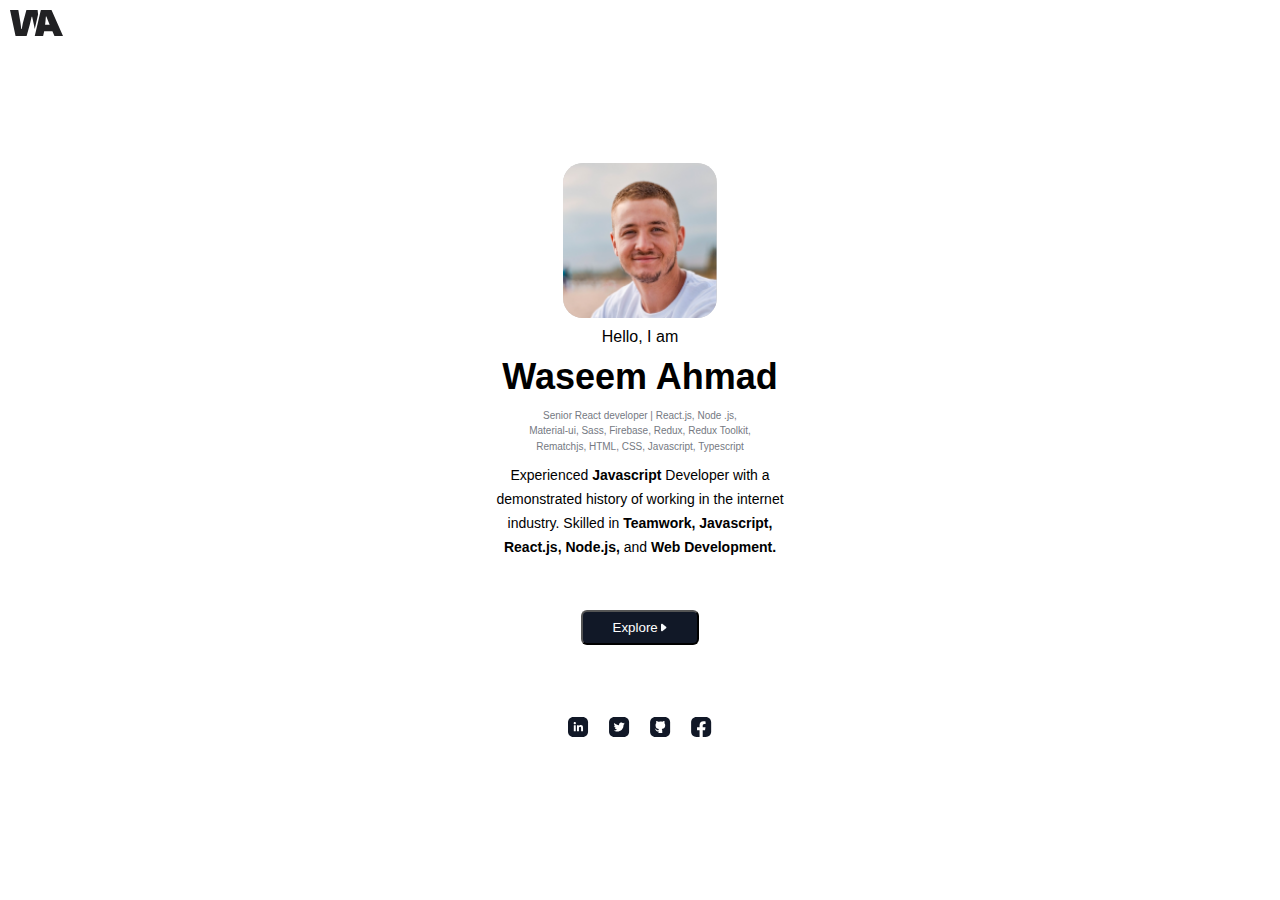
==== index.html @ c83d3417 "tweaks to be tested" ====
<!DOCTYPE html>
<html lang="en">

<head>
    <meta charset="UTF-8">
    <meta name="viewport" content="width=device-width, initial-scale=1.0">
    <link rel="shortcut icon" href="/img/Frame 204.svg" type="image/x-icon">
    <link rel="stylesheet" href="style.css">
    <title>Waseem Ahmad</title>
</head>

<body class="landing">
    <header>
        <svg xmlns="http://www.w3.org/2000/svg" width="53" height="26" viewBox="0 0 53 26" fill="none">
            <path
                d="M16.6023 26H5.54732L0 0H8.32098L10.5399 13.2328L11.2531 19.0925H11.7682L12.8381 13.2328L16.4042 0H27.6177L28.0668 4.5758L24.7648 19.0925L23.8931 14.8627L22.1496 6.71343H21.6345L19.7722 14.8627L16.6023 26Z"
                fill="#212123" />
            <path
                d="M33.1252 26H24.7646L30.8502 0H41.509L52.9998 26H44.4411L42.4203 21.1881H34.1786L33.1252 26ZM35.4961 10.9821L35.0833 14.6299H39.6863L38.141 10.9821L36.3975 6.59702H35.8824L35.4961 10.9821Z"
                fill="#212123" />
        </svg>
    </header>
    <main class="landing-main">
        <div class="landing-container1">
            <img class="profile-pic" src="/img/image 1.png" alt="profile-pic" width="898" height="595" loading="eager">
            <p class="landing-p1">Hello, I am</p>
            <h2 class="landing-name">Waseem Ahmad</h2>
            <p class="landing-p2">Senior React developer | React.js, Node .js, Material-ui, Sass, Firebase, Redux, Redux
                Toolkit, Rematchjs, HTML, CSS, Javascript, Typescript</p>
            <p class="landing-p3">Experienced <strong>Javascript</strong> Developer with a demonstrated history of
                working in the
                internet industry. Skilled in <strong>Teamwork,</strong> <strong>Javascript, React.js, Node.js,</strong>
                and <strong>Web Development.</strong></p>
            <div class="landing-btn">
                <a href="portfolio.html"><button type="button" class="input-btn">Explore
                        <svg xmlns="http://www.w3.org/2000/svg" width="6" height="9" viewBox="0 0 6 9" fill="none">
                            <path
                                d="M5.01341 3.71679C5.51774 4.11715 5.51773 4.88285 5.01341 5.28321L1.62176 7.9757C0.966397 8.49596 8.21563e-08 8.02925 1.18732e-07 7.19249L3.54117e-07 1.80751C3.90693e-07 0.970754 0.966399 0.504042 1.62176 1.0243L5.01341 3.71679Z"
                                fill="#F8FAFC" />
                        </svg></button></a>
            </div>
        </div>
    </main>

    <footer class="footer">
        <svg class="socials-icon1" xmlns="http://www.w3.org/2000/svg" width="21" height="20" viewBox="0 0 21 20"
            fill="none">
            <path
                d="M20.041 14.7674V5.23256C20.041 2.3427 17.6936 0 14.7978 0L5.24361 0C2.34788 0 0.000432968 2.3427 0.000432968 5.23256V14.7674C0.000432968 17.6573 2.34788 20 5.24361 20H14.7978C17.6936 20 20.041 17.6573 20.041 14.7674Z"
                fill="#111827" />
            <path
                d="M5.81875 8.13957H7.75838V14.3639H5.81875V8.13957ZM6.792 5.04791C7.41569 5.04791 7.91602 5.54723 7.91602 6.16966C7.91602 6.7921 7.41569 7.29141 6.792 7.29141C6.1683 7.29141 5.66797 6.78526 5.66797 6.16966C5.66797 5.55407 6.1683 5.04791 6.792 5.04791Z"
                fill="white" />
            <path
                d="M8.97951 8.1395H10.8369V8.98765H10.8643C11.1248 8.49517 11.7553 7.98218 12.7011 7.98218C14.6613 7.98218 15.0246 9.26809 15.0246 10.9439V14.357H13.085V11.3338C13.085 10.6087 13.0712 9.68532 12.0774 9.68532C11.0836 9.68532 10.9123 10.4719 10.9123 11.2859V14.3638H8.97266V8.1395H8.97951Z"
                fill="white" />
        </svg>

        <svg class="socials-icon2" xmlns="http://www.w3.org/2000/svg" width="21" height="20" viewBox="0 0 21 20"
            fill="none">
            <path
                d="M20.082 14.7674V5.23256C20.082 2.3427 17.7346 0 14.8389 0L5.28462 0C2.3889 0 0.0414486 2.3427 0.0414486 5.23256V14.7674C0.0414486 17.6573 2.3889 20 5.28462 20H14.8389C17.7346 20 20.082 17.6573 20.082 14.7674Z"
                fill="#111827" />
            <path
                d="M15.5915 6.57302C15.2419 6.73034 14.8581 6.8261 14.488 6.88766C14.6662 6.8603 14.9267 6.53882 15.0295 6.40886C15.1871 6.2105 15.3242 5.98479 15.3996 5.73855C15.4064 5.71803 15.4133 5.69751 15.3996 5.68383C15.379 5.67699 15.3585 5.68383 15.3379 5.68383C14.9198 5.90955 14.488 6.06686 14.0288 6.18314C13.9877 6.18998 13.9603 6.18314 13.9397 6.16262C13.8986 6.12158 13.8643 6.08054 13.8232 6.04634C13.6313 5.88219 13.4257 5.75223 13.1858 5.65647C12.8774 5.53335 12.5415 5.47863 12.2125 5.49915C11.8904 5.51967 11.5751 5.60859 11.2873 5.75907C10.9994 5.90955 10.7458 6.11474 10.5402 6.36782C10.3277 6.62774 10.177 6.93554 10.0947 7.25701C10.0193 7.57165 10.0262 7.87945 10.0742 8.19409C10.081 8.24881 10.0742 8.25565 10.0262 8.24881C8.22362 7.98205 6.73634 7.33909 5.52321 5.96427C5.46838 5.90271 5.44097 5.90271 5.39984 5.96427C4.8721 6.7577 5.12569 8.02993 5.79051 8.6592C5.87961 8.74128 5.96871 8.82336 6.06467 8.90544C6.0304 8.91228 5.59175 8.8644 5.19423 8.6592C5.1394 8.625 5.11198 8.64552 5.11198 8.70708C5.11198 8.796 5.11198 8.87124 5.12569 8.967C5.2285 9.76727 5.78366 10.5128 6.55129 10.8069C6.64039 10.848 6.74319 10.8753 6.83915 10.8959C6.6678 10.9369 6.48275 10.9643 5.98927 10.9232C5.92759 10.9095 5.90017 10.9437 5.92759 10.9985C6.30455 12.0176 7.1133 12.3186 7.71644 12.4964C7.79868 12.5101 7.88093 12.5101 7.96318 12.5306C7.96318 12.5375 7.95632 12.5375 7.94947 12.5443C7.75071 12.8521 7.05162 13.0778 6.72949 13.1941C6.14006 13.3993 5.4958 13.495 4.8721 13.4335C4.76929 13.4198 4.74873 13.4198 4.72132 13.4335C4.6939 13.4472 4.72132 13.4745 4.74873 13.5019C4.8721 13.584 5.00232 13.6592 5.13255 13.7276C5.53007 13.9396 5.9413 14.1038 6.37309 14.2201C8.60744 14.8357 11.1159 14.3842 12.7951 12.7221C14.1111 11.4157 14.5703 9.6168 14.5703 7.81789C14.5703 7.74949 14.6525 7.70845 14.7005 7.67425C15.0432 7.41433 15.3173 7.11338 15.5709 6.76454C15.6258 6.6893 15.6258 6.6209 15.6258 6.59354C15.6258 6.5525 15.6257 6.56618 15.5778 6.5867L15.5915 6.57302Z"
                fill="white" />
        </svg>

        <svg class="socials-icon3" xmlns="http://www.w3.org/2000/svg" width="21" height="20" viewBox="0 0 21 20"
            fill="none">
            <path
                d="M20.1221 14.7674V5.23256C20.1221 2.3427 17.7746 0 14.8789 0L5.32467 0C2.42894 0 0.0814896 2.3427 0.0814896 5.23256V14.7674C0.0814896 17.6573 2.42894 20 5.32467 20H14.8789C17.7746 20 20.1221 17.6573 20.1221 14.7674Z"
                fill="#111827" />
            <path
                d="M8.20307 16C8.24273 15.9823 8.28804 15.9646 8.32769 15.9469C8.42966 15.8996 8.48631 15.8169 8.48631 15.6929C8.48631 15.2796 8.48631 14.8603 8.48631 14.447C8.48631 14.3112 8.46931 14.2876 8.35035 14.323C8.09544 14.3997 7.84052 14.4057 7.57994 14.3879C7.07578 14.3584 6.62826 14.1931 6.26571 13.7974C6.09011 13.6085 5.98248 13.3782 5.88618 13.142C5.7049 12.705 5.44432 12.3389 5.05912 12.0732C4.99114 12.0259 4.92317 11.9787 4.86652 11.9197C4.75322 11.7957 4.78721 11.7012 4.94582 11.6539C5.1271 11.6008 5.28571 11.6539 5.44999 11.7189C5.71623 11.8134 5.93716 11.9728 6.11277 12.2031C6.21473 12.333 6.2997 12.4688 6.39034 12.5987C6.66225 13.0003 7.01913 13.266 7.51763 13.2837C7.8122 13.2955 8.09544 13.2542 8.37301 13.1538C8.46365 13.1243 8.51464 13.0711 8.52596 12.9707C8.55995 12.6637 8.67891 12.398 8.87718 12.1677C8.9055 12.1381 8.96782 12.0909 8.93949 12.0378C8.91683 12.0023 8.84886 11.9964 8.80354 11.9905C8.20307 11.9315 7.63093 11.7779 7.09844 11.4709C6.48664 11.1225 6.06179 10.6087 5.81253 9.92968C5.67092 9.55176 5.6086 9.15612 5.55762 8.76049C5.52363 8.46524 5.52363 8.16999 5.54629 7.88065C5.57461 7.53225 5.65392 7.18386 5.81253 6.86499C5.92017 6.65241 6.01647 6.43983 6.16941 6.26859C6.2997 6.12687 6.29971 6.00877 6.24306 5.83752C6.16375 5.60132 6.12976 5.35922 6.14109 5.10531C6.16375 4.75101 6.25439 4.40852 6.35635 4.07193C6.37335 4.01879 6.40167 4.01288 6.45265 4.00698C6.74722 3.97155 7.01347 4.07784 7.27971 4.17232C7.67625 4.30813 8.02746 4.53843 8.37868 4.76872C8.44099 4.81006 8.50331 4.82187 8.56562 4.80415C8.84319 4.71558 9.1321 4.66243 9.41534 4.627C9.9195 4.56205 10.4293 4.54433 10.9392 4.59157C11.3527 4.627 11.7662 4.69196 12.1684 4.81006C12.2307 4.82777 12.2874 4.81006 12.3497 4.76872C12.8312 4.44395 13.341 4.16641 13.9075 4.0306C14.0321 4.00107 14.1568 3.99517 14.287 4.01288C14.3324 4.01879 14.3437 4.04241 14.355 4.07784C14.5023 4.47938 14.5759 4.89863 14.559 5.32969C14.5476 5.55408 14.5136 5.77257 14.4457 5.98515C14.423 6.06191 14.44 6.10915 14.4853 6.1682C14.7346 6.46345 14.9102 6.80004 15.0405 7.17205C15.2047 7.63854 15.2161 8.11685 15.1877 8.60105C15.1594 9.20336 15.0235 9.78205 14.7459 10.3194C14.5986 10.6028 14.406 10.8568 14.1681 11.0752C13.7262 11.4827 13.2051 11.7071 12.6499 11.8547C12.3893 11.9197 12.1231 11.9905 11.8512 11.9905C11.8229 11.9905 11.7945 12.0023 11.7606 12.0082C11.7832 12.085 11.8342 12.1263 11.8738 12.1795C12.0891 12.4629 12.1967 12.7877 12.2251 13.1361C12.2817 13.9037 12.2364 14.6714 12.2477 15.439C12.2477 15.4567 12.2477 15.4685 12.2477 15.4863C12.2364 15.8288 12.3044 15.876 12.5593 15.9528C11.1374 15.9705 9.67591 15.9882 8.22007 16C8.22007 16 8.22007 15.9882 8.22007 15.9823L8.20307 16Z"
                fill="white" />
        </svg>

        <svg class="socials-icon4" xmlns="http://www.w3.org/2000/svg" width="21" height="20" viewBox="0 0 21 20"
            fill="none">
            <path
                d="M0.12207 14.7674V5.23254C0.12207 2.35293 2.47978 0 5.36523 0H14.9194C17.8049 0 20.1626 2.35293 20.1626 5.23254V14.7674C20.1626 17.647 17.8049 19.9999 14.9194 19.9999H11.705L10.0258 19.5895L8.57966 19.9999H5.36523C2.47978 19.9999 0.12207 17.647 0.12207 14.7674Z"
                fill="#111827" />
            <path
                d="M14.0424 13.2217L14.4879 10.3284H11.7052V8.45424C11.7052 7.66081 12.0959 6.89474 13.3364 6.89474H14.5975V4.43237C14.5975 4.43237 13.4529 4.23401 12.3563 4.23401C10.0672 4.23401 8.57304 5.61567 8.57304 8.12593V10.3284H6.03027V13.2217H8.57304V20H11.7052V13.2217H14.0424Z"
                fill="white" />
        </svg>
    </footer>
</body>

</html>
---- style.css ----
/* @import url("https://fonts.googleapis.com/css2?family=Inter&family=Roboto&display=swap");
 */
/* || Reset */
* {
  margin: 0;
  padding: 0;
  box-sizing: border-box;
}

img {
  display: block;
  max-width: 100%;
  height: auto;
}

/* || utlity */
html {
  scroll-behavior: smooth;
}

/* || variables */
:root {
  --pry-color: #111827;
  --secondary-color: #757982;
  --bg-color: #e3e8ed;
  --font-family-i: "Inter", sans-serif;
  /*  --font-family-ii: "Roboto", sans-serif; */
}

/* || General Styles */
/* || Landing page */
header {
  width: 100%;
  margin: 5px;
  padding: 5px;
}

.landing-main {
  width: 100%;
  display: flex;
  flex-direction: column;
  justify-content: center;
  align-items: center;
}

.landing-container1 {
  width: 80%;
  display: flex;
  flex-direction: column;
  justify-content: center;
  align-items: center;
  gap: 10px;
  margin-top: 108px;
  font-family: var(--font-family-i);
  /* font-family: var(--font-family-ii); */
  text-align: center;
}

.profile-pic {
  width: 154.918px;
  height: 154.918px;
  background: url(<path-to-image>), lightgray 50% / cover no-repeat;
  border-radius: 20px;
  margin: 5px 0 0 0;
}

.landing-name {
  font-size: 36px;
  font-weight: 800;
}

.landing-p2 {
  font-size: 10px;
  line-height: 155%;
  max-width: 40ch;
  color: #757982;
}

.landing-p3 {
  font-size: 14px;
  line-height: 170%;
  max-width: 39ch;
}

.landing-btn {
  margin-top: 40px;
}

.input-btn {
  color: #fff;
  padding: 8px 30px;
  border-radius: 6px;
  background: #111827;
}

.footer {
  margin: 72px 0 28px 0;
  display: flex;
  justify-content: center;
  align-items: center;
  gap: 20px;
}

/* ||Portfolio Page */
.portfolio {
  margin: 0 15px;
  width: 100%;
}

.portfolio-navbar {
  display: flex;
  flex-direction: column;
}

.portfolio-navbar-links {
  display: flex;
  justify-content: center;
  gap: 10px;
  list-style: none;
}

.portfolio-navbar-links a:any-link {
  text-decoration: none;
  color: var(--pry-color);
  font-size: 10px;
}
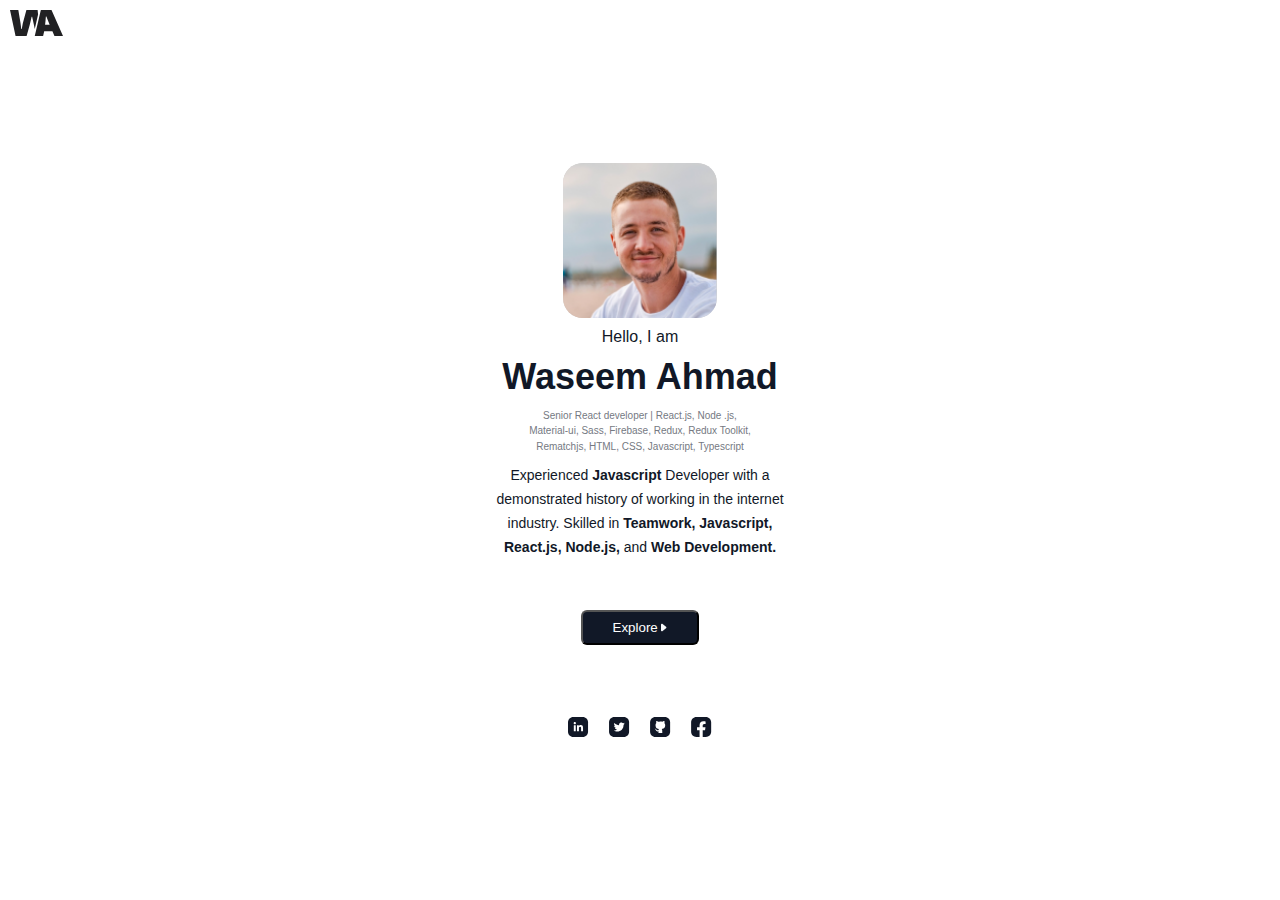
==== commit bf4278c4: "todays job" ====
--- a/index.html
+++ b/index.html
@@ -4,7 +4,7 @@
 <head>
     <meta charset="UTF-8">
     <meta name="viewport" content="width=device-width, initial-scale=1.0">
-    <link rel="shortcut icon" href="/img/Frame 204.svg" type="image/x-icon">
+    <link rel="shortcut icon" href="/img/Frame204.svg" type="image/x-icon">
     <link rel="stylesheet" href="style.css">
     <title>Waseem Ahmad</title>
 </head>
@@ -22,7 +22,7 @@
     </header>
     <main class="landing-main">
         <div class="landing-container1">
-            <img class="profile-pic" src="/img/image 1.png" alt="profile-pic" width="898" height="595" loading="eager">
+            <img class="profile-pic" src="/img/image1.png" alt="profile-pic" width="898" height="595" loading="eager">
             <p class="landing-p1">Hello, I am</p>
             <h2 class="landing-name">Waseem Ahmad</h2>
             <p class="landing-p2">Senior React developer | React.js, Node .js, Material-ui, Sass, Firebase, Redux, Redux
@@ -31,19 +31,23 @@
                 working in the
                 internet industry. Skilled in <strong>Teamwork,</strong> <strong>Javascript, React.js, Node.js,</strong>
                 and <strong>Web Development.</strong></p>
+
             <div class="landing-btn">
-                <a href="portfolio.html"><button type="button" class="input-btn">Explore
-                        <svg xmlns="http://www.w3.org/2000/svg" width="6" height="9" viewBox="0 0 6 9" fill="none">
+                <a href="portfolio.html">
+                    <button type="button" class="input-btn">Explore
+                        <svg class="input-btn-icon" xmlns="http://www.w3.org/2000/svg" width="6" height="9"
+                            viewBox="0 0 6 9" fill="none">
                             <path
-                                d="M5.01341 3.71679C5.51774 4.11715 5.51773 4.88285 5.01341 5.28321L1.62176 7.9757C0.966397 8.49596 8.21563e-08 8.02925 1.18732e-07 7.19249L3.54117e-07 1.80751C3.90693e-07 0.970754 0.966399 0.504042 1.62176 1.0243L5.01341 3.71679Z"
-                                fill="#F8FAFC" />
-                        </svg></button></a>
+                                d="M5.01341 3.71679C5.51774 4.11715 5.51773 4.88285 5.01341 5.28321L1.62176 7.9757C0.966397 8.49596 8.21563e-08 8.02925 1.18732e-07 7.19249L3.54117e-07 1.80751C3.90693e-07 0.970754 0.966399 0.504042 1.62176 1.0243L5.01341 3.71679Z" />
+                        </svg>
+                    </button>
+                </a>
             </div>
         </div>
     </main>
 
     <footer class="footer">
-        <svg class="socials-icon1" xmlns="http://www.w3.org/2000/svg" width="21" height="20" viewBox="0 0 21 20"
+        <svg class="socials-icon" xmlns="http://www.w3.org/2000/svg" width="21" height="20" viewBox="0 0 21 20"
             fill="none">
             <path
                 d="M20.041 14.7674V5.23256C20.041 2.3427 17.6936 0 14.7978 0L5.24361 0C2.34788 0 0.000432968 2.3427 0.000432968 5.23256V14.7674C0.000432968 17.6573 2.34788 20 5.24361 20H14.7978C17.6936 20 20.041 17.6573 20.041 14.7674Z"
@@ -56,7 +60,7 @@
                 fill="white" />
         </svg>
 
-        <svg class="socials-icon2" xmlns="http://www.w3.org/2000/svg" width="21" height="20" viewBox="0 0 21 20"
+        <svg class="socials-icon" xmlns="http://www.w3.org/2000/svg" width="21" height="20" viewBox="0 0 21 20"
             fill="none">
             <path
                 d="M20.082 14.7674V5.23256C20.082 2.3427 17.7346 0 14.8389 0L5.28462 0C2.3889 0 0.0414486 2.3427 0.0414486 5.23256V14.7674C0.0414486 17.6573 2.3889 20 5.28462 20H14.8389C17.7346 20 20.082 17.6573 20.082 14.7674Z"
@@ -66,7 +70,7 @@
                 fill="white" />
         </svg>
 
-        <svg class="socials-icon3" xmlns="http://www.w3.org/2000/svg" width="21" height="20" viewBox="0 0 21 20"
+        <svg class="socials-icon" xmlns="http://www.w3.org/2000/svg" width="21" height="20" viewBox="0 0 21 20"
             fill="none">
             <path
                 d="M20.1221 14.7674V5.23256C20.1221 2.3427 17.7746 0 14.8789 0L5.32467 0C2.42894 0 0.0814896 2.3427 0.0814896 5.23256V14.7674C0.0814896 17.6573 2.42894 20 5.32467 20H14.8789C17.7746 20 20.1221 17.6573 20.1221 14.7674Z"
@@ -76,7 +80,7 @@
                 fill="white" />
         </svg>
 
-        <svg class="socials-icon4" xmlns="http://www.w3.org/2000/svg" width="21" height="20" viewBox="0 0 21 20"
+        <svg class="socials-icon" xmlns="http://www.w3.org/2000/svg" width="21" height="20" viewBox="0 0 21 20"
             fill="none">
             <path
                 d="M0.12207 14.7674V5.23254C0.12207 2.35293 2.47978 0 5.36523 0H14.9194C17.8049 0 20.1626 2.35293 20.1626 5.23254V14.7674C20.1626 17.647 17.8049 19.9999 14.9194 19.9999H11.705L10.0258 19.5895L8.57966 19.9999H5.36523C2.47978 19.9999 0.12207 17.647 0.12207 14.7674Z"
--- a/style.css
+++ b/style.css
@@ -7,8 +7,9 @@
   box-sizing: border-box;
 }
 
-img {
-  display: block;
+img,
+svg {
+  vertical-align: auto;
   max-width: 100%;
   height: auto;
 }
@@ -18,21 +19,29 @@
   scroll-behavior: smooth;
 }
 
+.nowrap {
+  white-space: nowrap;
+}
+
 /* || variables */
 :root {
+  --pry-color-1: #f8fafc;
   --pry-color: #111827;
   --secondary-color: #757982;
   --bg-color: #e3e8ed;
   --font-family-i: "Inter", sans-serif;
   /*  --font-family-ii: "Roboto", sans-serif; */
+  --font-size-1: 12px;
+  --font-size-2: 16px;
+  --font-size-3: 14px;
+  --padding-v1: 3px;
 }
 
 /* || General Styles */
 /* || Landing page */
 header {
   width: 100%;
-  margin: 5px;
-  padding: 5px;
+  padding: 10px;
 }
 
 .landing-main {
@@ -41,6 +50,7 @@
   flex-direction: column;
   justify-content: center;
   align-items: center;
+  color: var(--pry-color);
 }
 
 .landing-container1 {
@@ -73,7 +83,7 @@
   font-size: 10px;
   line-height: 155%;
   max-width: 40ch;
-  color: #757982;
+  color: var(--secondary-color);
 }
 
 .landing-p3 {
@@ -90,7 +100,12 @@
   color: #fff;
   padding: 8px 30px;
   border-radius: 6px;
-  background: #111827;
+  background: var(--pry-color);
+  text-decoration: none;
+}
+
+.input-btn-icon {
+  fill: var(--pry-color-1);
 }
 
 .footer {
@@ -103,11 +118,14 @@
 
 /* ||Portfolio Page */
 .portfolio {
-  margin: 0 15px;
   width: 100%;
+  font-family: var(--font-family-i);
+  color: var(--pry-color);
 }
 
 .portfolio-navbar {
+  width: 100%;
+  padding: 0 10px;
   display: flex;
   flex-direction: column;
 }
@@ -122,5 +140,58 @@
 .portfolio-navbar-links a:any-link {
   text-decoration: none;
   color: var(--pry-color);
-  font-size: 10px;
+  font-size: 13px;
 }
+
+.portfolio-navbar-links a:is(a:hover, a :focus) {
+  color: var(--secondary-color);
+}
+
+.portfolio-container1 {
+  display: flex;
+  gap: 100px;
+}
+
+.portfolio-container2 {
+  display: none;
+}
+
+.portfolio-container3 {
+  display: flex;
+  flex-direction: column;
+  padding: 20px;
+  gap: 60px;
+}
+
+.portfolio-container3 h3 {
+  font-size: var(--font-size-3);
+  padding-bottom: var(--padding-v1);
+}
+
+.portfolio-container3 h4 {
+  font-size: var(--font-size-3);
+  padding-bottom: var(--padding-v1);
+}
+
+.portfolio-container3 p {
+  font-size: var(--font-size-1);
+  color: var(--secondary-color);
+  padding-bottom: 20px;
+}
+
+.about-summary {
+  display: flex;
+  flex-direction: row;
+  gap: 14px;
+  padding-bottom: var(--padding-v1);
+}
+
+.summary-icon {
+  flex-shrink: 0;
+  width: 24px;
+  height: 24px;
+  color: #f8fafc;
+  background-color: var(--pry-color);
+  padding: 6px;
+  border-radius: 5px;
+}
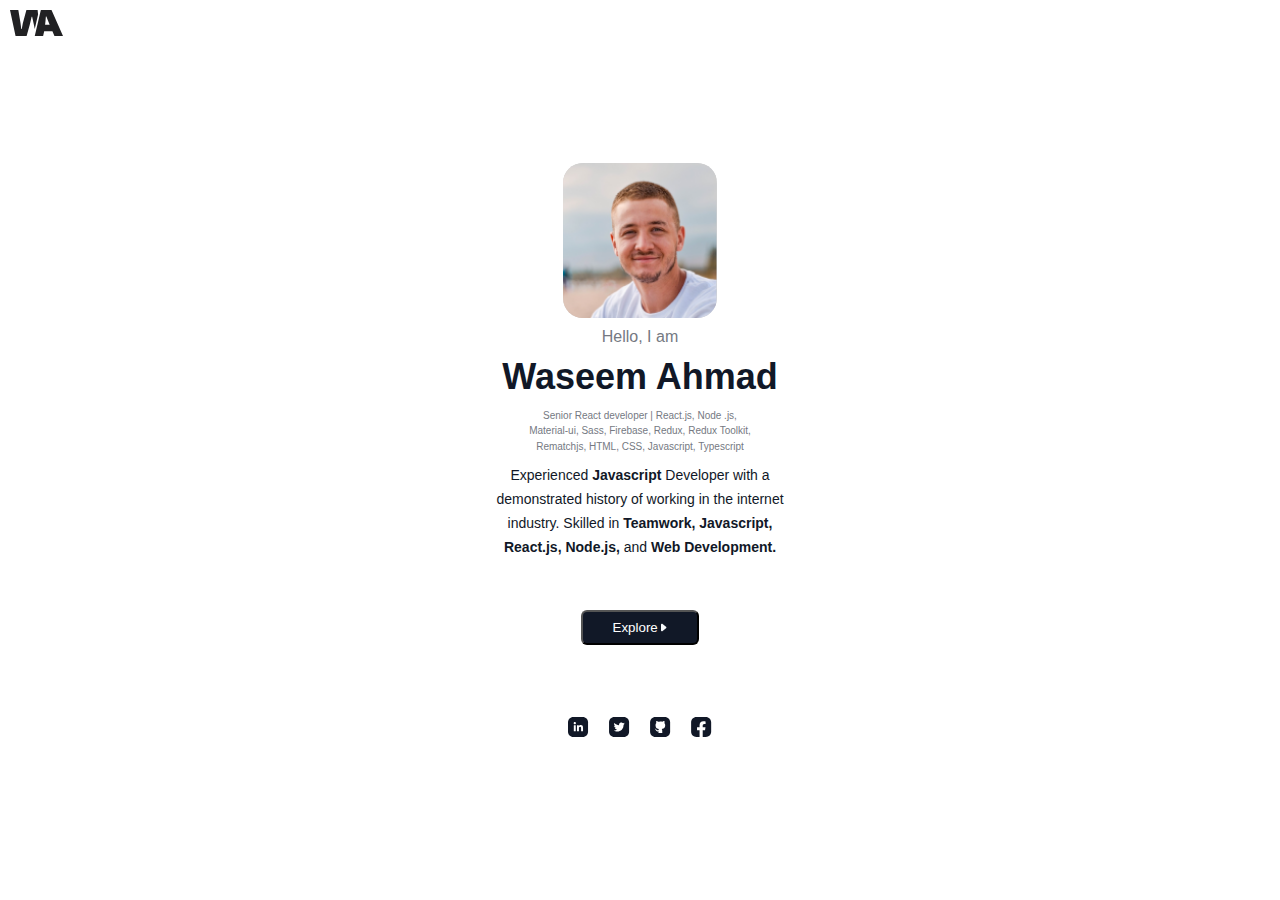
==== commit ce489806: "img fix" ====
--- a/index.html
+++ b/index.html
@@ -21,8 +21,8 @@
         </svg>
     </header>
     <main class="landing-main">
-        <div class="landing-container1">
-            <img class="profile-pic" src="/img/image1.png" alt="profile-pic" width="898" height="595" loading="eager">
+        <section class="landing-container1">
+            <img class="profile-pic" src="img/image1.png" alt="profile-pic" width="898" height="595" loading="eager">
             <p class="landing-p1">Hello, I am</p>
             <h2 class="landing-name">Waseem Ahmad</h2>
             <p class="landing-p2">Senior React developer | React.js, Node .js, Material-ui, Sass, Firebase, Redux, Redux
@@ -43,7 +43,7 @@
                     </button>
                 </a>
             </div>
-        </div>
+        </section>
     </main>
 
     <footer class="footer">
--- a/style.css
+++ b/style.css
@@ -17,6 +17,7 @@
 /* || utlity */
 html {
   scroll-behavior: smooth;
+  scroll-margin-top: 10rem;
 }
 
 .nowrap {
@@ -25,16 +26,24 @@
 
 /* || variables */
 :root {
+  /* || color */
   --pry-color-1: #f8fafc;
   --pry-color: #111827;
   --secondary-color: #757982;
   --bg-color: #e3e8ed;
+  --bg-color-2: #d6dce2;
+  /* || font */
   --font-family-i: "Inter", sans-serif;
   /*  --font-family-ii: "Roboto", sans-serif; */
   --font-size-1: 12px;
   --font-size-2: 16px;
   --font-size-3: 14px;
+  --font-size-4: 10px;
+  /* || utility */
   --padding-v1: 3px;
+  --padding-v2: 20px;
+  --dis: flex;
+  --dir: column;
 }
 
 /* || General Styles */
@@ -74,9 +83,14 @@
   margin: 5px 0 0 0;
 }
 
+.landing-p1 {
+  color: var(--secondary-color);
+}
+
 .landing-name {
   font-size: 36px;
   font-weight: 800;
+  text-align: center;
 }
 
 .landing-p2 {
@@ -118,16 +132,31 @@
 
 /* ||Portfolio Page */
 .portfolio {
+  font-family: var(--font-family-i);
+  color: var(--pry-color);
+  min-height: 100vh;
+  display: flex;
+  flex-direction: column;
+}
+
+.portfolio-header {
   width: 100%;
-  font-family: var(--font-family-i);
-  color: var(--pry-color);
+  /*  padding: 10px 10px;
+  display: flex;
+  flex-direction: column;
+  position: sticky;
+  top: 0;
+  background-color: var(--bg-color); */
 }
 
 .portfolio-navbar {
   width: 100%;
-  padding: 0 10px;
-  display: flex;
-  flex-direction: column;
+  padding: 10px 10px;
+  display: flex;
+  flex-direction: column;
+  position: fixed;
+  top: 0;
+  background-color: var(--bg-color);
 }
 
 .portfolio-navbar-links {
@@ -148,19 +177,70 @@
 }
 
 .portfolio-container1 {
-  display: flex;
-  gap: 100px;
+  padding: 20px;
+  display: flex;
+  gap: 60px;
+  scroll-margin-top: 100px;
 }
 
 .portfolio-container2 {
+  width: 100%;
   display: none;
 }
 
+.portfolio-p1 {
+  color: var(--secondary-color);
+  padding: 0 6px;
+}
+
+.portfolio-name {
+  font-size: 36px;
+  font-weight: 800;
+}
+
+.portfolio-p2 {
+  color: var(--secondary-color);
+  font-size: 10px;
+  max-width: 40ch;
+  line-height: 155%;
+}
+
+.portfolio-p3 {
+  font-size: 14px;
+  line-height: 170%;
+  max-width: 39ch;
+}
+
+.side-nav-links {
+  padding-top: 20px;
+  display: flex;
+  flex-direction: column;
+  align-items: flex-start;
+  gap: 10px;
+  list-style-type: decimal-leading-zero;
+  list-style-position: inside;
+}
+
+.side-nav a:any-link {
+  text-decoration: none;
+  color: var(--secondary-color);
+  font-size: 14px;
+}
+
+.side-nav :is(a:hover, a:focus) {
+  color: var(--pry-color);
+}
+
+.sd-nv-svg {
+  padding: 3px;
+}
+
 .portfolio-container3 {
   display: flex;
   flex-direction: column;
-  padding: 20px;
-  gap: 60px;
+  flex-shrink: 1.5;
+  padding: var(--padding-v2);
+  gap: 50px;
 }
 
 .portfolio-container3 h3 {
@@ -169,14 +249,14 @@
 }
 
 .portfolio-container3 h4 {
-  font-size: var(--font-size-3);
+  font-size: var(--font-size-2);
   padding-bottom: var(--padding-v1);
 }
 
 .portfolio-container3 p {
   font-size: var(--font-size-1);
   color: var(--secondary-color);
-  padding-bottom: 20px;
+  padding-bottom: var(--padding-v2);
 }
 
 .about-summary {
@@ -195,3 +275,173 @@
   padding: 6px;
   border-radius: 5px;
 }
+
+.sections {
+  padding: 45px 0;
+}
+
+.tools {
+  display: var(--dis);
+  flex-direction: var(--dir);
+  gap: var(--padding-v2);
+}
+
+.tools-summary {
+  background-color: var(--bg-color);
+  padding: 16px;
+  border-radius: 4px;
+}
+
+.experience {
+  display: var(--dis);
+  flex-direction: var(--dir);
+  gap: var(--padding-v2);
+}
+
+.experience-summary {
+  flex-shrink: 0;
+  display: var(--dis);
+  flex-direction: var(--dir);
+  gap: var(--padding-v1);
+  background-color: var(--bg-color);
+  padding: 16px;
+  border-radius: 4px;
+}
+
+.exp-p1 {
+  display: flex;
+  justify-content: space-between;
+  align-items: center;
+}
+
+.exp-p1 .exp-p-i {
+  font-size: var(--font-size-1);
+  color: var(--pry-color);
+}
+
+.exp-p1 .exp-p-ii {
+  font-size: var(--font-size-4);
+}
+
+.exp-p2 {
+  display: flex;
+  flex-wrap: wrap;
+  gap: 10px;
+  justify-content: flex-start;
+  align-items: center;
+}
+
+.exp-p2 .exp-p-iii {
+  background-color: #d6dce2;
+  padding: 2px 10px;
+  font-size: var(--font-size-4);
+  border-radius: 10px;
+}
+
+.projects {
+  display: var(--dis);
+  flex-direction: var(--dir);
+  gap: var(--padding-v2);
+}
+
+.project-summary {
+  display: var(--dis);
+  flex-direction: row;
+  gap: var(--padding-v2);
+  background-color: var(--bg-color);
+  padding: 16px;
+  border-radius: 4px;
+}
+
+.pro-sum-i {
+  display: flex;
+  flex-direction: column;
+  align-items: center;
+}
+
+.pro-sum-i img {
+  border-radius: 6px;
+  margin-bottom: 5px;
+  padding-bottom: var(--padding-v1);
+}
+
+.pro-sum-i p {
+  font-size: var(--font-size-4);
+  color: var(--pry-color);
+  background-color: var(--bg-color-2);
+  padding: 4px 10px;
+  height: 20px;
+  border-radius: 10px;
+}
+
+.pp .pro-icon {
+  color: #111827;
+}
+
+.pro-sum-ii .pro-p1 {
+  font-size: var(--font-size-4);
+}
+
+.pro-sum-ii .pro-p2 {
+  color: var(--pry-color);
+  max-width: 40ch;
+}
+
+.portfolio-footer {
+  display: flex;
+  justify-content: center;
+  margin: 40px 0 18px 30px;
+  gap: 20px;
+}
+
+/* || Media Quary */
+@media screen and (min-width: 769px) {
+  /*  .portfolio-header {
+    position: fixed;
+  } */
+
+  .portfolio-navbar {
+    display: none;
+  }
+
+  .portfolio-container1 {
+    padding: 0 30px;
+    max-height: 95vh;
+  }
+
+  .portfolio-container2 {
+    display: flex;
+    flex-direction: column;
+    gap: 10px;
+  }
+
+  .portfolio-dits {
+    display: flex;
+    flex-direction: column;
+    gap: 10px;
+  }
+
+  .portfolio-container3 {
+    overflow: scroll;
+    scroll-behavior: smooth;
+    -ms-overflow-style: none;
+    scrollbar-width: none;
+  }
+
+  .portfolio-container3::-webkit-scrollbar {
+    display: none;
+  }
+
+  .portfolio-footer {
+    justify-content: flex-start;
+    align-items: center;
+    margin: 40px 0 18px 30px;
+    gap: 20px;
+  }
+}
+
+@media screen and (min-width: 1200px) {
+  .portfolio {
+    padding: 0 45px;
+  }
+}
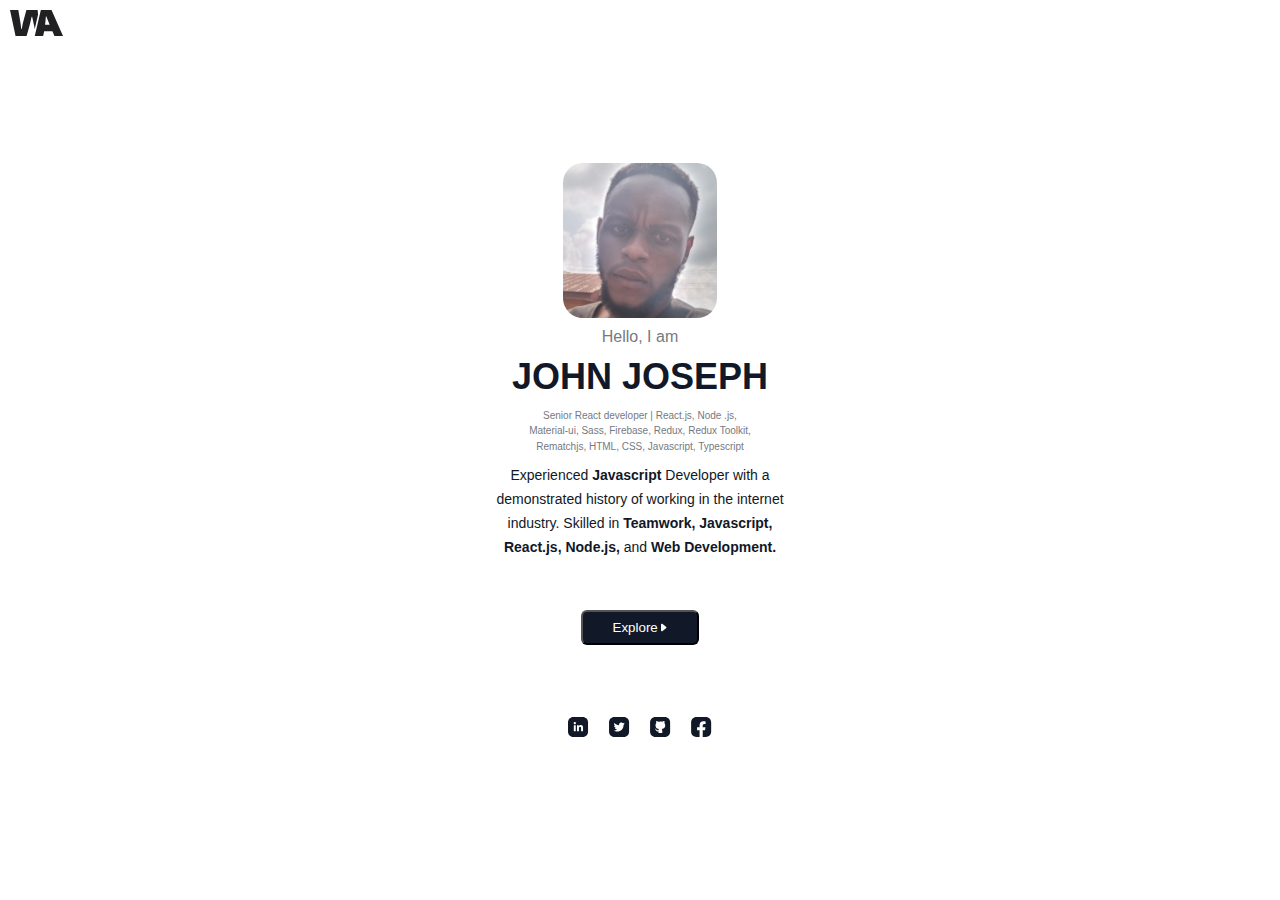
==== commit 2d6903a5: "img" ====
--- a/index.html
+++ b/index.html
@@ -6,7 +6,7 @@
     <meta name="viewport" content="width=device-width, initial-scale=1.0">
     <link rel="shortcut icon" href="/img/Frame204.svg" type="image/x-icon">
     <link rel="stylesheet" href="style.css">
-    <title>Waseem Ahmad</title>
+    <title>JOHN JOSEPH</title>
 </head>
 
 <body class="landing">
@@ -22,9 +22,9 @@
     </header>
     <main class="landing-main">
         <section class="landing-container1">
-            <img class="profile-pic" src="img/image1.png" alt="profile-pic" width="898" height="595" loading="eager">
+            <img class="profile-pic" src="img/image1.jpg" alt="profile-pic" width="898" height="595" loading="eager">
             <p class="landing-p1">Hello, I am</p>
-            <h2 class="landing-name">Waseem Ahmad</h2>
+            <h2 class="landing-name">JOHN JOSEPH</h2>
             <p class="landing-p2">Senior React developer | React.js, Node .js, Material-ui, Sass, Firebase, Redux, Redux
                 Toolkit, Rematchjs, HTML, CSS, Javascript, Typescript</p>
             <p class="landing-p3">Experienced <strong>Javascript</strong> Developer with a demonstrated history of
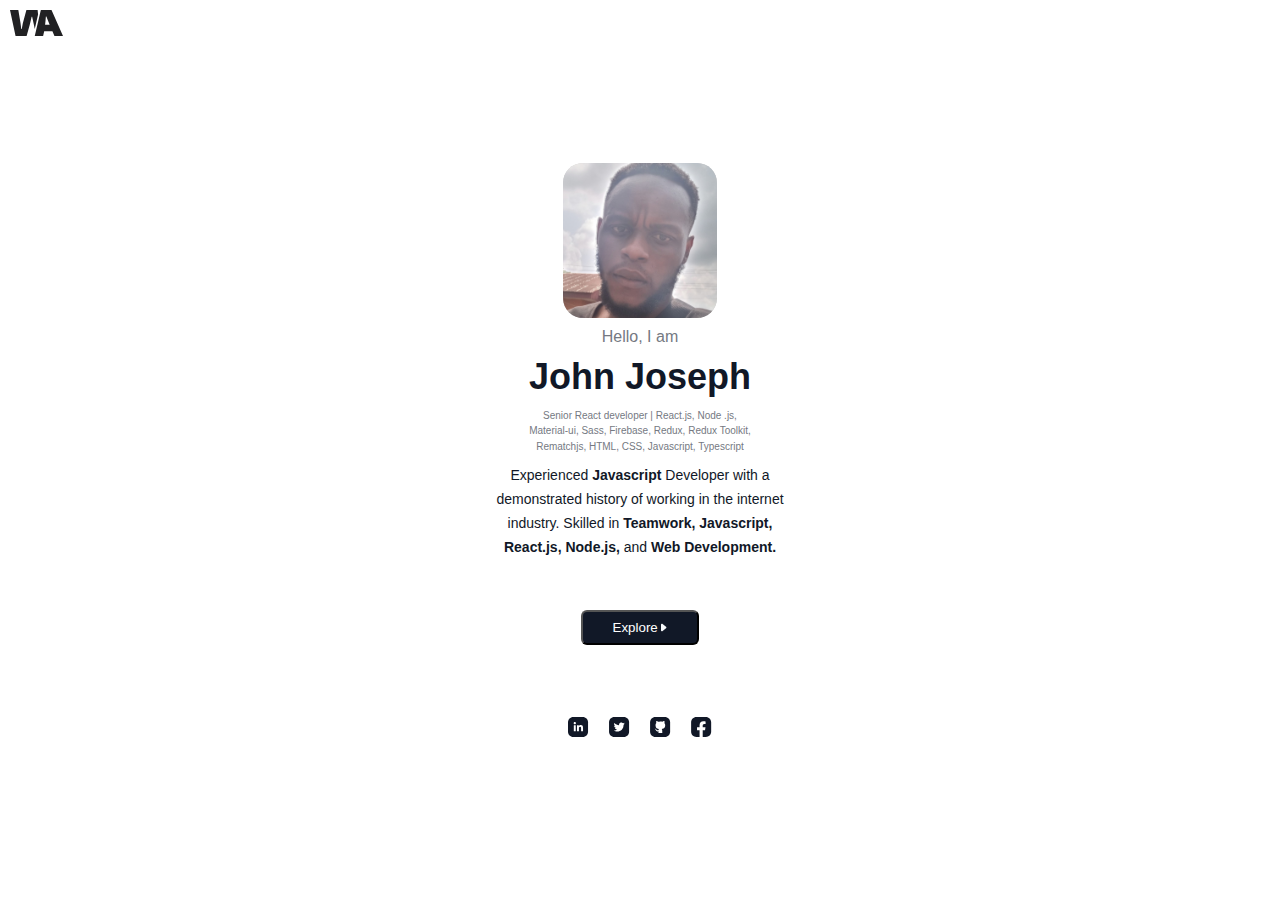
==== commit bdeb3136: "final touches" ====
--- a/index.html
+++ b/index.html
@@ -24,7 +24,7 @@
         <section class="landing-container1">
             <img class="profile-pic" src="img/image1.jpg" alt="profile-pic" width="898" height="595" loading="eager">
             <p class="landing-p1">Hello, I am</p>
-            <h2 class="landing-name">JOHN JOSEPH</h2>
+            <h2 class="landing-name">John Joseph</h2>
             <p class="landing-p2">Senior React developer | React.js, Node .js, Material-ui, Sass, Firebase, Redux, Redux
                 Toolkit, Rematchjs, HTML, CSS, Javascript, Typescript</p>
             <p class="landing-p3">Experienced <strong>Javascript</strong> Developer with a demonstrated history of
--- a/style.css
+++ b/style.css
@@ -141,6 +141,8 @@
 
 .portfolio-header {
   width: 100%;
+  position: relative;
+
   /*  padding: 10px 10px;
   display: flex;
   flex-direction: column;
@@ -150,13 +152,18 @@
 }
 
 .portfolio-navbar {
-  width: 100%;
+  width: 60%;
+  margin: 0 auto;
   padding: 10px 10px;
   display: flex;
   flex-direction: column;
   position: fixed;
-  top: 0;
-  background-color: var(--bg-color);
+  top: 1;
+  right: 0;
+  left: 0;
+  background-color: #fff;
+  border: 1px solid black;
+  border-radius: 25px;
 }
 
 .portfolio-navbar-links {
@@ -277,7 +284,7 @@
 }
 
 .sections {
-  padding: 45px 0;
+  padding: 50px 0;
 }
 
 .tools {
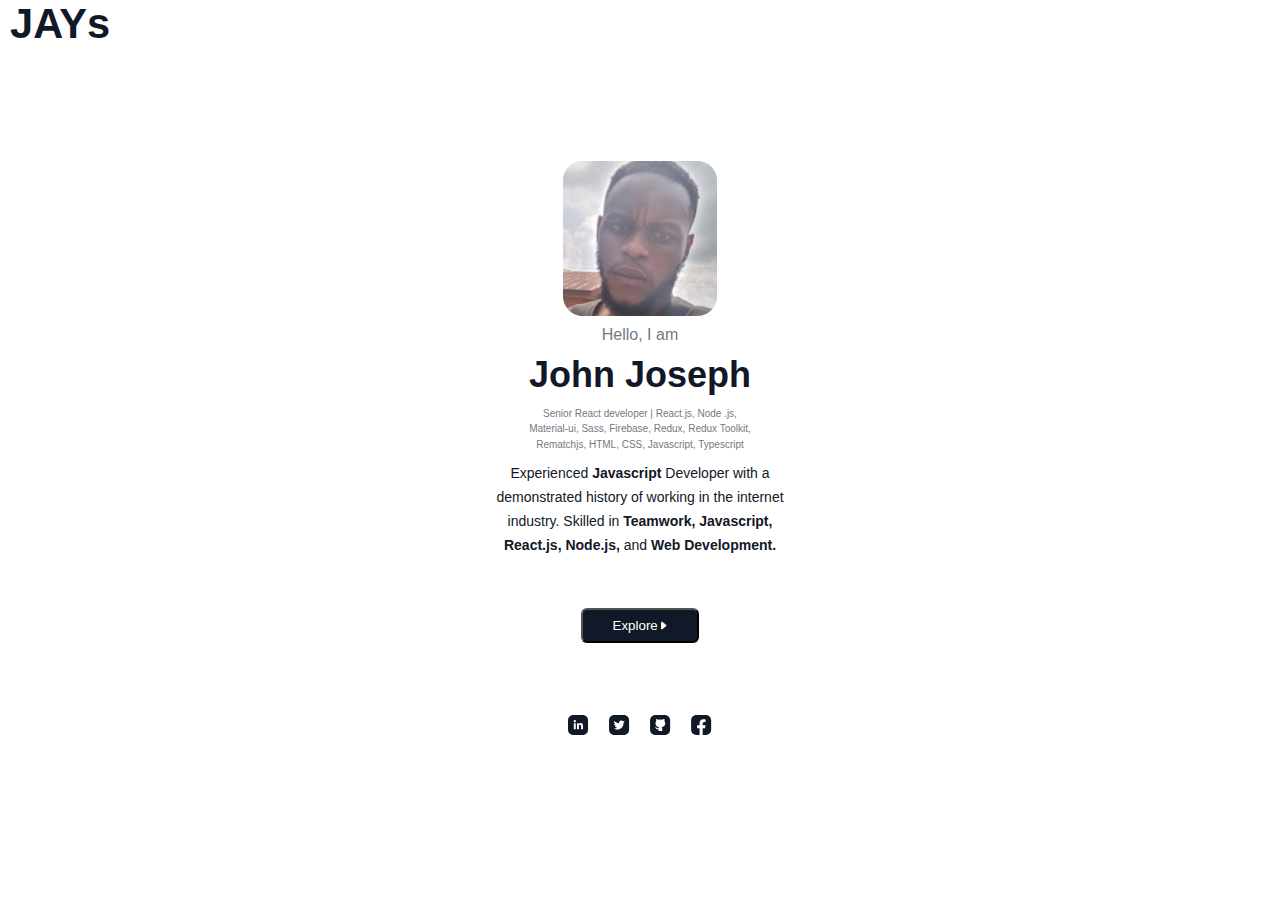
==== commit 972998e1: "nav" ====
--- a/index.html
+++ b/index.html
@@ -7,21 +7,15 @@
     <link rel="shortcut icon" href="/img/Frame204.svg" type="image/x-icon">
     <link rel="stylesheet" href="style.css">
     <title>JOHN JOSEPH</title>
+    <link rel="stylesheet" href="https://cdnjs.cloudflare.com/ajax/libs/animate.css/4.1.1/animate.min.css" />
 </head>
 
 <body class="landing">
     <header>
-        <svg xmlns="http://www.w3.org/2000/svg" width="53" height="26" viewBox="0 0 53 26" fill="none">
-            <path
-                d="M16.6023 26H5.54732L0 0H8.32098L10.5399 13.2328L11.2531 19.0925H11.7682L12.8381 13.2328L16.4042 0H27.6177L28.0668 4.5758L24.7648 19.0925L23.8931 14.8627L22.1496 6.71343H21.6345L19.7722 14.8627L16.6023 26Z"
-                fill="#212123" />
-            <path
-                d="M33.1252 26H24.7646L30.8502 0H41.509L52.9998 26H44.4411L42.4203 21.1881H34.1786L33.1252 26ZM35.4961 10.9821L35.0833 14.6299H39.6863L38.141 10.9821L36.3975 6.59702H35.8824L35.4961 10.9821Z"
-                fill="#212123" />
-        </svg>
+        <H1>JAYs</H1>
     </header>
     <main class="landing-main">
-        <section class="landing-container1">
+        <section class="landing-container1 animate__animated animate__bounceInLeft animate__slower">
             <img class="profile-pic" src="img/image1.jpg" alt="profile-pic" width="898" height="595" loading="eager">
             <p class="landing-p1">Hello, I am</p>
             <h2 class="landing-name">John Joseph</h2>
--- a/style.css
+++ b/style.css
@@ -9,9 +9,9 @@
 
 img,
 svg {
+  height: auto;
+  max-width: 100%;
   vertical-align: auto;
-  max-width: 100%;
-  height: auto;
 }
 
 /* || utlity */
@@ -27,60 +27,62 @@
 /* || variables */
 :root {
   /* || color */
+  --bg-color-2: #d6dce2;
+  --bg-color: #e3e8ed;
   --pry-color-1: #f8fafc;
   --pry-color: #111827;
   --secondary-color: #757982;
-  --bg-color: #e3e8ed;
-  --bg-color-2: #d6dce2;
   /* || font */
   --font-family-i: "Inter", sans-serif;
-  /*  --font-family-ii: "Roboto", sans-serif; */
   --font-size-1: 12px;
   --font-size-2: 16px;
   --font-size-3: 14px;
   --font-size-4: 10px;
   /* || utility */
+  --dir: column;
+  --dis: flex;
   --padding-v1: 3px;
   --padding-v2: 20px;
-  --dis: flex;
-  --dir: column;
 }
 
 /* || General Styles */
 /* || Landing page */
 header {
+  color: var(--pry-color);
+  font-weight: 900;
+  font: 1.3em var(--font-family-i);
+  padding: 0 10px;
   width: 100%;
-  padding: 10px;
 }
 
 .landing-main {
+  align-items: center;
+  color: var(--pry-color);
+  display: flex;
+  flex-direction: column;
+  justify-content: center;
+  overflow: hidden;
   width: 100%;
-  display: flex;
-  flex-direction: column;
+}
+
+.landing-container1 {
+  align-items: center;
+  display: flex;
+  flex-direction: column;
+  font-family: var(--font-family-i);
+  gap: 10px;
   justify-content: center;
-  align-items: center;
-  color: var(--pry-color);
-}
-
-.landing-container1 {
+  margin-top: 108px;
+  text-align: center;
   width: 80%;
-  display: flex;
-  flex-direction: column;
-  justify-content: center;
-  align-items: center;
-  gap: 10px;
-  margin-top: 108px;
-  font-family: var(--font-family-i);
-  /* font-family: var(--font-family-ii); */
-  text-align: center;
 }
 
 .profile-pic {
-  width: 154.918px;
-  height: 154.918px;
   background: url(<path-to-image>), lightgray 50% / cover no-repeat;
   border-radius: 20px;
+  height: 154.918px;
   margin: 5px 0 0 0;
+  width: 154.918px;
 }
 
 .landing-p1 {
@@ -94,10 +96,10 @@
 }
 
 .landing-p2 {
+  color: var(--secondary-color);
   font-size: 10px;
   line-height: 155%;
   max-width: 40ch;
-  color: var(--secondary-color);
 }
 
 .landing-p3 {
@@ -123,25 +125,32 @@
 }
 
 .footer {
+  align-items: center;
+  display: flex;
+  gap: 20px;
+  justify-content: center;
   margin: 72px 0 28px 0;
-  display: flex;
-  justify-content: center;
-  align-items: center;
-  gap: 20px;
 }
 
 /* ||Portfolio Page */
 .portfolio {
+  color: var(--pry-color);
+  display: flex;
+  flex-direction: column;
   font-family: var(--font-family-i);
-  color: var(--pry-color);
   min-height: 100vh;
-  display: flex;
-  flex-direction: column;
-}
-
+}
+
+/* ||portfolio header & nav */
 .portfolio-header {
+  background-color: #fff;
+  color: var(--pry-color);
+  position: fixed;
+  position: relative;
+  top: 1;
   width: 100%;
-  position: relative;
+  /*  position: fixed;
+  top: 1; */
 
   /*  padding: 10px 10px;
   display: flex;
@@ -151,8 +160,54 @@
   background-color: var(--bg-color); */
 }
 
+.header-title-line {
+  display: flex;
+  flex-flow: row nowrap;
+  justify-content: space-between;
+  padding: 0.25rem 0.5rem;
+}
+
+.menu-button {
+  align-items: center;
+  background-color: transparent;
+  border: none;
+  display: flex;
+  height: 40px;
+  justify-content: center;
+  position: relative;
+  width: 40px;
+}
+
+.menu-icon,
+.menu-icon::before,
+.menu-icon::after {
+  background-color: var(--pry-color);
+  border-radius: 5px;
+  height: 5px;
+  position: absolute;
+  transition: all 0.5s;
+  width: 40px;
+}
+
+.menu-icon::before,
+.menu-icon::after {
+  content: "";
+}
+
+.menu-icon::before {
+  transform: translate(-20px, -12px);
+}
+
+.menu-icon::after {
+  transform: translate(-20px, 12px);
+}
+
 .portfolio-navbar {
-  width: 60%;
+  animation: showmenu 0.5s ease-in-out forwards;
+  display: none;
+  transform-origin: top center;
+
+  /* width: 80%;
   margin: 0 auto;
   padding: 10px 10px;
   display: flex;
@@ -163,36 +218,80 @@
   left: 0;
   background-color: #fff;
   border: 1px solid black;
-  border-radius: 25px;
+  border-radius: 25px; */
+}
+
+:is(.portfolio-header:hover, .portfolio-header:focus) .menu-icon {
+  background-color: transparent;
+  transform: rotate(720deg);
+}
+
+:is(.portfolio-header:hover, .portfolio-header:focus) .menu-icon::before {
+  transform: translateX(-20px) rotate(45deg);
+}
+
+:is(.portfolio-header:hover, .portfolio-header:focus) .menu-icon::after {
+  transform: translateX(-20px) rotate(-45deg);
+}
+
+:is(.portfolio-header:hover, .portfolio-header:focus) .portfolio-navbar {
+  display: block;
+}
+
+@keyframes showmenu {
+  0% {
+    transform: scaleY(0);
+  }
+
+  80% {
+    transform: scaleY(1.2);
+  }
+
+  100% {
+    transform: scaleY(1);
+  }
 }
 
 .portfolio-navbar-links {
   display: flex;
-  justify-content: center;
-  gap: 10px;
+  flex-flow: column nowrap;
   list-style: none;
 }
 
+.portfolio-navbar-links li {
+  padding: 0.5rem;
+}
+
+.portfolio-navbar-links a {
+  display: block;
+  margin: auto;
+  text-align: center;
+  width: 80%;
+}
+
 .portfolio-navbar-links a:any-link {
+  color: var(--pry-color);
+  font-size: 13px;
+  font-weight: bold;
   text-decoration: none;
-  color: var(--pry-color);
-  font-size: 13px;
 }
 
 .portfolio-navbar-links a:is(a:hover, a :focus) {
   color: var(--secondary-color);
-}
-
+  transform: scale(1.2);
+  transition: all 0.3s;
+}
+/* || portfolio body */
 .portfolio-container1 {
+  display: flex;
+  gap: 60px;
   padding: 20px;
-  display: flex;
-  gap: 60px;
   scroll-margin-top: 100px;
 }
 
 .portfolio-container2 {
+  display: none;
   width: 100%;
-  display: none;
 }
 
 .portfolio-p1 {
@@ -208,8 +307,8 @@
 .portfolio-p2 {
   color: var(--secondary-color);
   font-size: 10px;
+  line-height: 155%;
   max-width: 40ch;
-  line-height: 155%;
 }
 
 .portfolio-p3 {
@@ -403,10 +502,6 @@
 
 /* || Media Quary */
 @media screen and (min-width: 769px) {
-  /*  .portfolio-header {
-    position: fixed;
-  } */
-
   .portfolio-navbar {
     display: none;
   }
